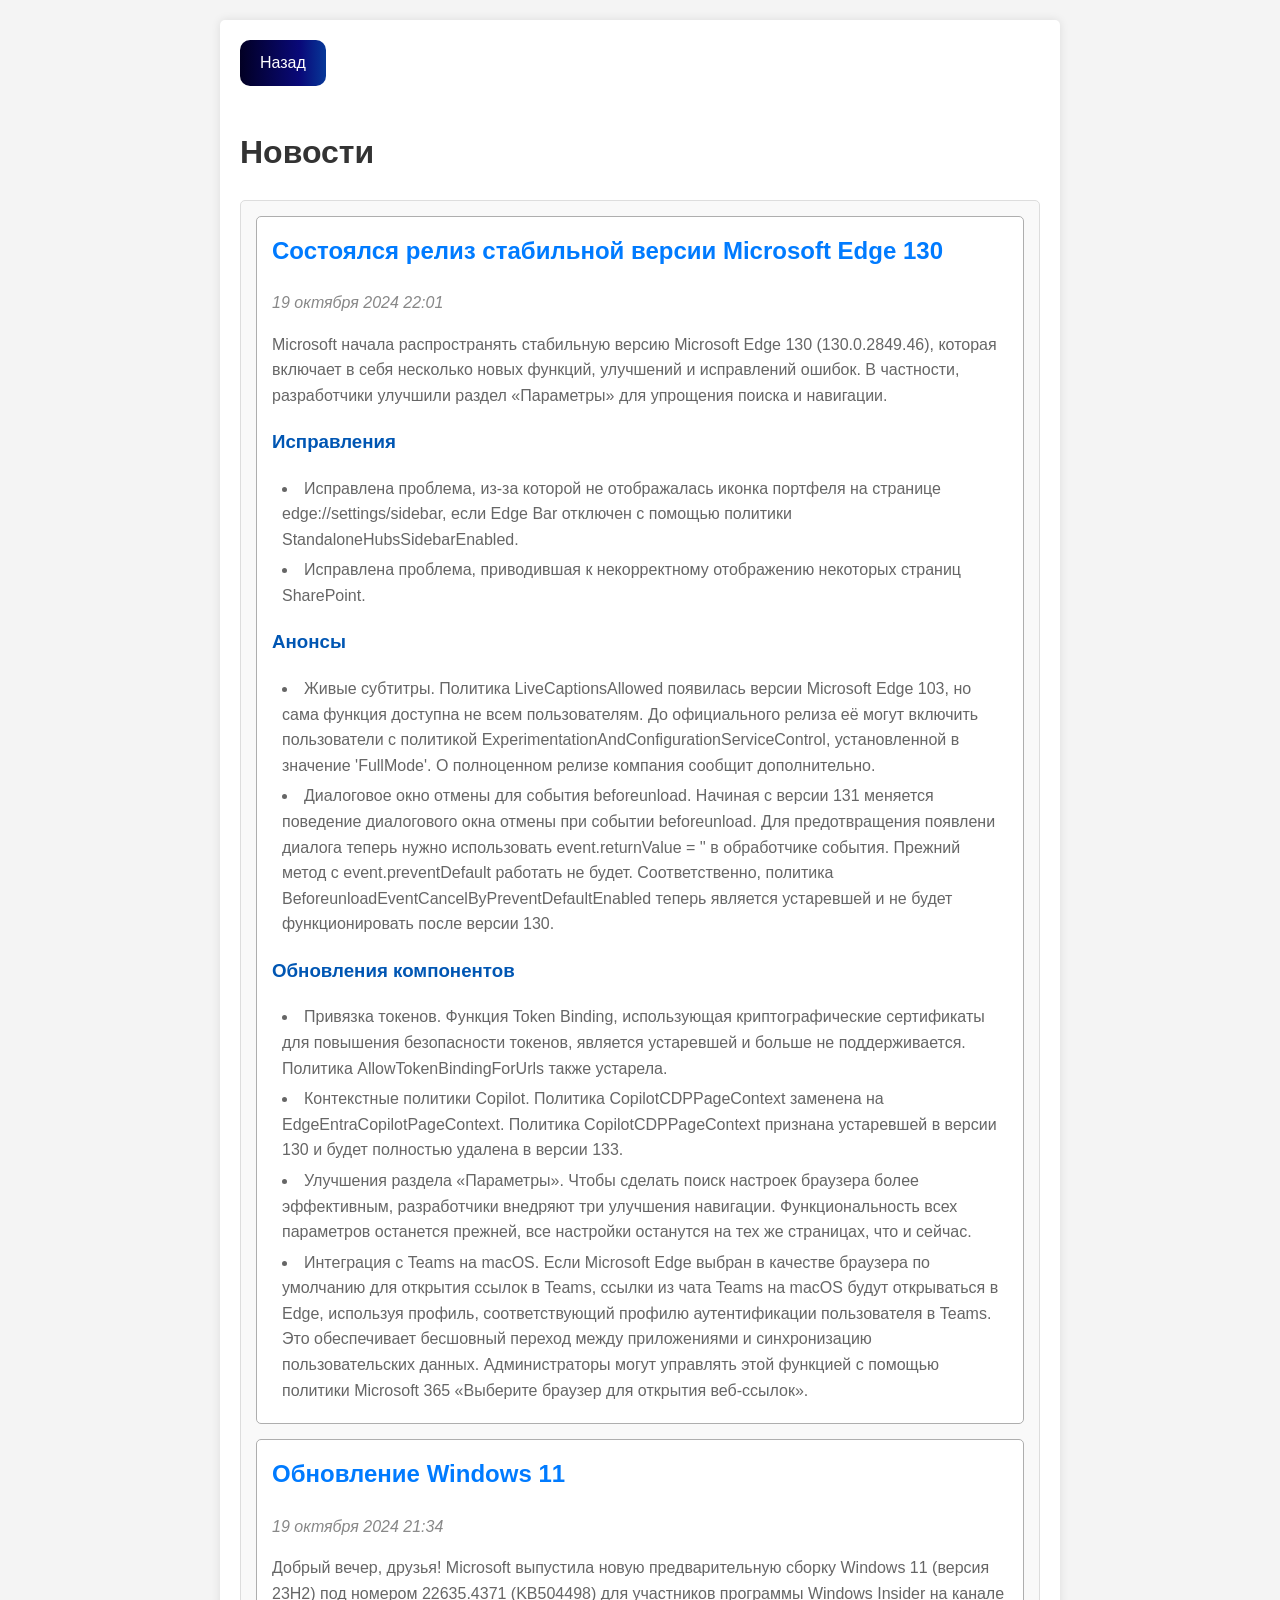
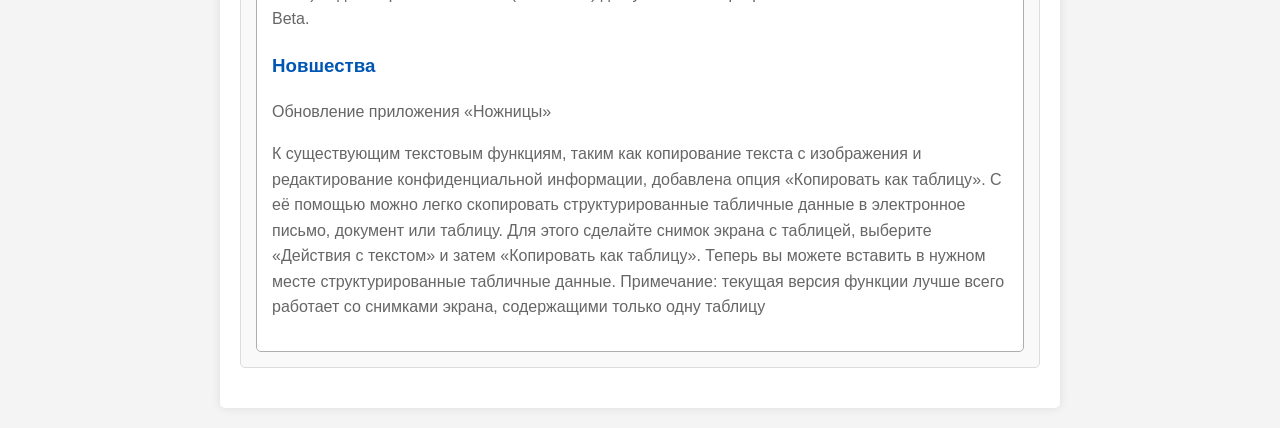
==== news.html @ 0a1fb26e "Initial commit" ====
<!DOCTYPE html>
<html lang="ru">

<head>
    <meta charset="UTF-8" />
    <meta name="viewport" content="width=device-width, initial-scale=1.0" />
    <title>Новости</title>
    <link rel="stylesheet" href="news.css">
    
<!-- Google tag (gtag.js) -->
<script async src="https://www.googletagmanager.com/gtag/js?id=G-C42V8PHFXG"></script>
<script>
  window.dataLayer = window.dataLayer || [];
  function gtag(){dataLayer.push(arguments);}
  gtag('js', new Date());

  gtag('config', 'G-C42V8PHFXG');
</script>

</head>

<body>
    <div class="news-container">
        <a href="index.html" class="back-btn">Назад</a>
        <h1>Новости</h1>
        <div class="news-item">
            <article>
                <h2>Состоялся релиз стабильной версии Microsoft Edge 130</h2>
                <p class="news-date">19 октября 2024 22:01</p>
                <p>
                    Microsoft начала распространять стабильную версию Microsoft Edge 130
                    (130.0.2849.46), которая включает в себя несколько новых функций,
                    улучшений и исправлений ошибок. В частности, разработчики улучшили
                    раздел «Параметры» для упрощения поиска и навигации.
                </p>
                <h3>Исправления</h3>
                <li>
                    Исправлена проблема, из-за которой не отображалась иконка портфеля
                    на странице edge://settings/sidebar, если Edge Bar отключен с
                    помощью политики StandaloneHubsSidebarEnabled.
                </li>
                <li>
                    Исправлена проблема, приводившая к некорректному отображению
                    некоторых страниц SharePoint.
                </li>
                <h3>Анонсы</h3>
                <li>
                    Живые субтитры. Политика LiveCaptionsAllowed появилась версии
                    Microsoft Edge 103, но сама функция доступна не всем пользователям.
                    До официального релиза её могут включить пользователи с политикой
                    ExperimentationAndConfigurationServiceControl, установленной в
                    значение 'FullMode'. О полноценном релизе компания сообщит
                    дополнительно.
                </li>
                <li>
                    Диалоговое окно отмены для события beforeunload. Начиная с версии
                    131 меняется поведение диалогового окна отмены при событии
                    beforeunload. Для предотвращения появлени диалога теперь нужно
                    использовать event.returnValue = '' в обработчике события. Прежний
                    метод с event.preventDefault работать не будет. Соответственно,
                    политика BeforeunloadEventCancelByPreventDefaultEnabled теперь
                    является устаревшей и не будет функционировать после версии 130.
                </li>
                <h3>Обновления компонентов</h3>
                <li>
                    Привязка токенов. Функция Token Binding, использующая
                    криптографические сертификаты для повышения безопасности токенов,
                    является устаревшей и больше не поддерживается. Политика
                    AllowTokenBindingForUrls также устарела.
                </li>
                <li>
                    Контекстные политики Copilot. Политика CopilotCDPPageContext
                    заменена на EdgeEntraCopilotPageContext. Политика
                    CopilotCDPPageContext признана устаревшей в версии 130 и будет
                    полностью удалена в версии 133.
                </li>
                <li>
                    Улучшения раздела «Параметры». Чтобы сделать поиск настроек браузера
                    более эффективным, разработчики внедряют три улучшения навигации.
                    Функциональность всех параметров останется прежней, все настройки
                    останутся на тех же страницах, что и сейчас.
                </li>
                <li>
                    Интеграция с Teams на macOS. Если Microsoft Edge выбран в качестве
                    браузера по умолчанию для открытия ссылок в Teams, ссылки из чата
                    Teams на macOS будут открываться в Edge, используя профиль,
                    соответствующий профилю аутентификации пользователя в Teams. Это
                    обеспечивает бесшовный переход между приложениями и синхронизацию
                    пользовательских данных. Администраторы могут управлять этой
                    функцией с помощью политики Microsoft 365 «Выберите браузер для
                    открытия веб-ссылок».
                </li>
            </article>
            <article>
                <h2>Обновление Windows 11</h2>
                <p class="news-date">19 октября 2024 21:34</p>
                <p>
                    Добрый вечер, друзья! Microsoft выпустила новую предварительную
                    сборку Windows 11 (версия 23H2) под номером 22635.4371 (KB504498)
                    для участников программы Windows Insider на канале Beta.
                </p>
                <h3>Новшества</h3>
                <p>Обновление приложения «Ножницы»</p>
                <p>
                    К существующим текстовым функциям, таким как копирование текста с
                    изображения и редактирование конфиденциальной информации, добавлена
                    опция «Копировать как таблицу». С её помощью можно легко скопировать
                    структурированные табличные данные в электронное письмо, документ
                    или таблицу. Для этого сделайте снимок экрана с таблицей, выберите
                    «Действия с текстом» и затем «Копировать как таблицу». Теперь вы
                    можете вставить в нужном месте структурированные табличные данные.
                    Примечание: текущая версия функции лучше всего работает со снимками
                    экрана, содержащими только одну таблицу
                </p>
            </article>
        </div>
    </div>
</body>

</html>
---- news.css ----
body {
    font-family: Arial, sans-serif;
    line-height: 1.6;
    margin: 0;
    padding: 20px;
    background-color: #f4f4f4;
}
.news-container {
    max-width: 800px;
    margin: 0 auto;
    background-color: #ffffff;
    padding: 20px;
    border-radius: 5px;
    box-shadow: 0 0 10px rgba(0, 0, 0, 0.1);
}
h1 {
    color: #333;
    transition: all .2s ease-in-out;
}

h1:hover {
    color: #007bff;
}

p {
    color: #666;
    transition: all .1s ease-in-out;
}

.back-btn {
    display: inline-block;
    padding: 10px 20px;
    background: linear-gradient(90deg, rgba(2,0,36,1) 0%, rgba(9,9,121,1) 35%, rgba(0,212,255,1) 100%);
    background-size: 200% 200%;
    animation: gradientAnimation 3s ease infinite;
    color: #ffffff;
    text-decoration: none;
    border-radius: 10px;
    margin-bottom: 20px;
    transition: all .2s ease-in-out;
    outline: none;
}

.back-btn:hover {
    font-size: 24px;
    font-weight: 700;
}

@keyframes gradientAnimation {
    0% {
        background-position: 0% 50%;
    }
    50% {
        background-position: 100% 50%;
    }
    100% {
        background-position: 0% 50%;
    }
}

.news-item {
    background-color: #f9f9f9;
    border: 1px solid #ddd;
    border-radius: 5px;
    padding: 15px;
    margin-bottom: 20px;
}

.news-item article {
    background-color: #ffffff;
    border: 1px solid #aeaeae;
    border-radius: 5px;
    padding: 15px;
    margin-bottom: 15px;
}

.news-item article:last-child {
    margin-bottom: 0;
}

.news-item h2 {
    color: #007bff;
    margin-top: 0;
}

.news-item h3 {
    color: #0056b3;
}

.news-date {
    font-style: italic;
    color: #888;
    margin-bottom: 10px;
}

li {
    color: #666;
    margin-bottom: 5px;
    margin-left: 10px;
}
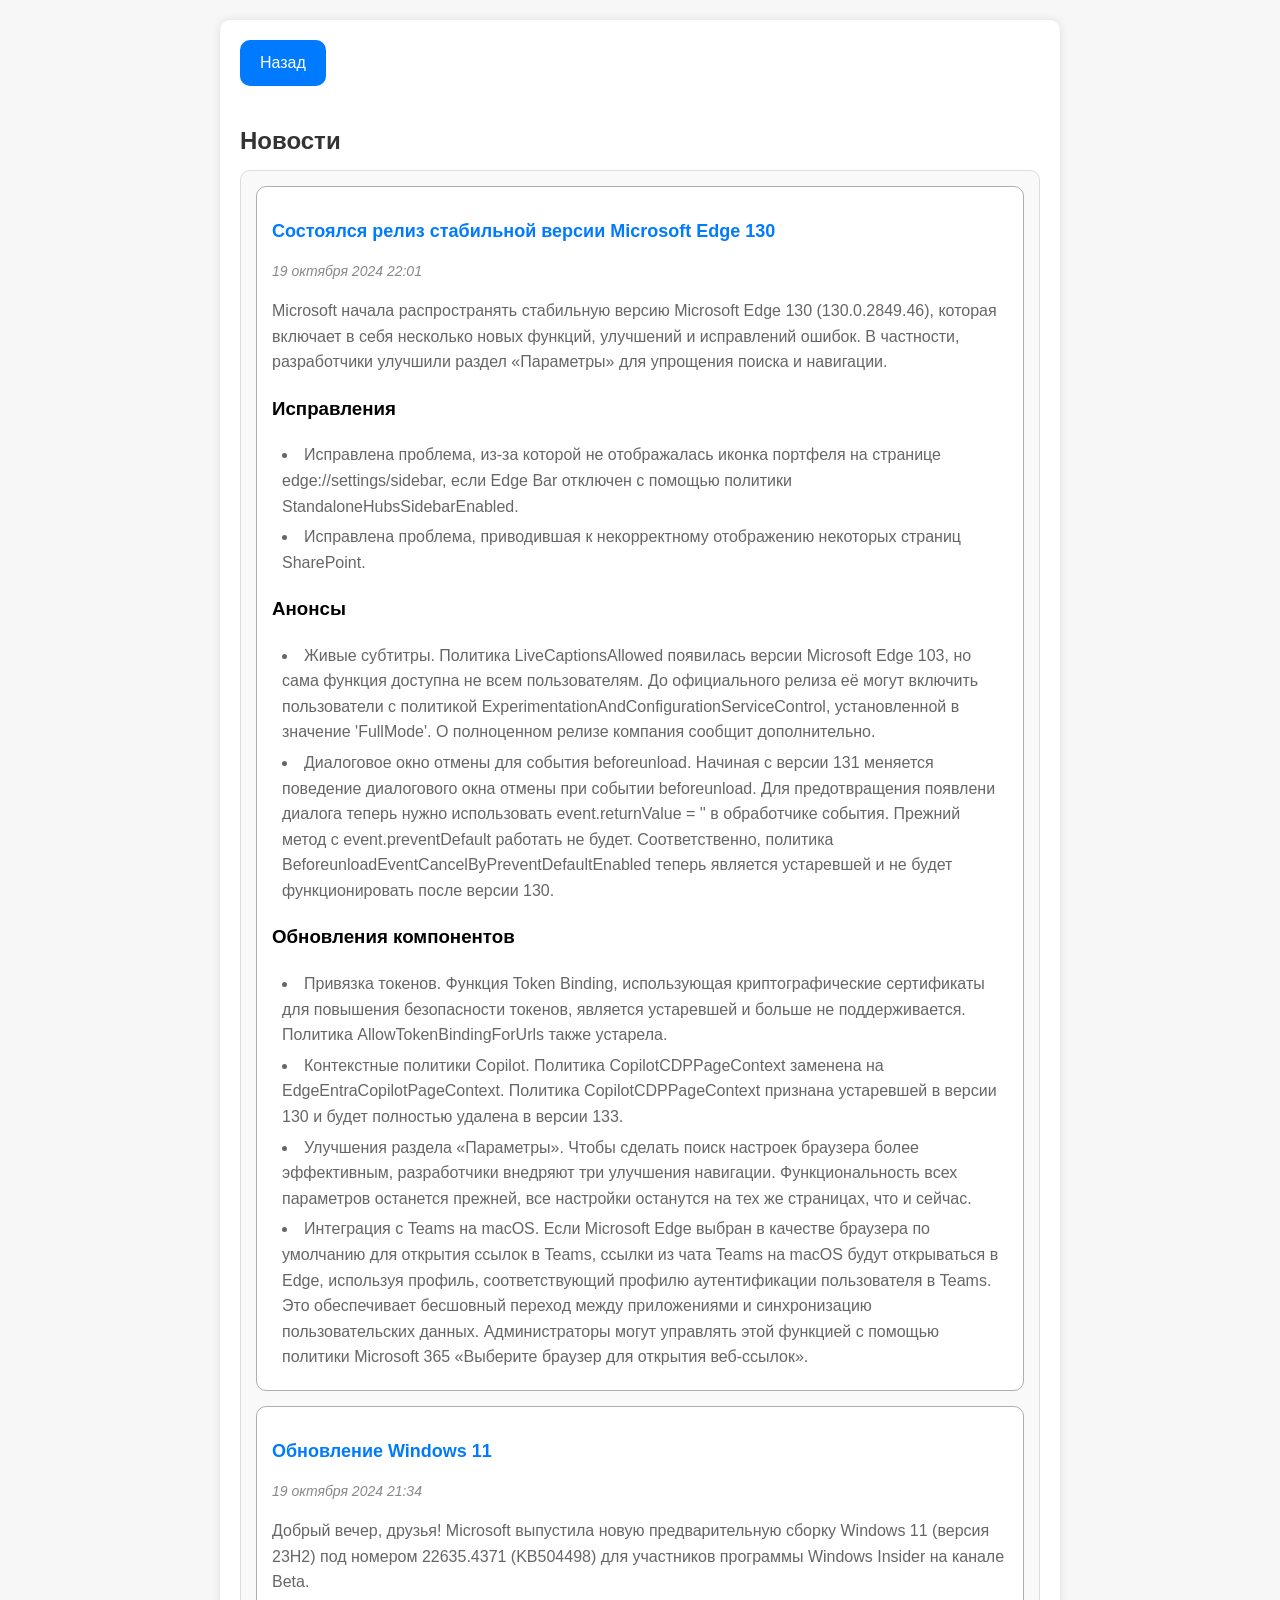
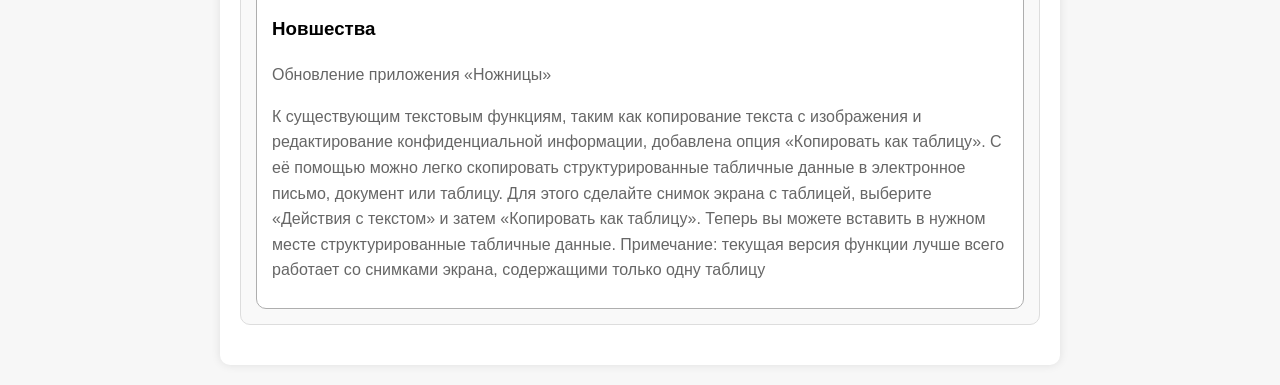
==== commit ef289709: "Update files" ====
--- a/news.html
+++ b/news.html
@@ -6,7 +6,7 @@
     <meta name="viewport" content="width=device-width, initial-scale=1.0" />
     <title>Новости</title>
     <link rel="stylesheet" href="news.css">
-    
+
 <!-- Google tag (gtag.js) -->
 <script async src="https://www.googletagmanager.com/gtag/js?id=G-C42V8PHFXG"></script>
 <script>
@@ -17,6 +17,21 @@
   gtag('config', 'G-C42V8PHFXG');
 </script>
 
+  <!-- Add some modern meta tags -->
+  <meta name="description" content="Новости">
+  <meta name="author" content="Your Name">
+  <meta name="keywords" content="новости, news">
+  <meta name="twitter:card" content="summary">
+  <meta name="twitter:site" content="@YourTwitterHandle">
+  <meta name="twitter:title" content="Новости">
+  <meta name="twitter:description" content="Новости">
+  <meta name="twitter:image" content="https://example.com/image.jpg">
+  <meta property="og:title" content="Новости">
+  <meta property="og:description" content="Новости">
+  <meta property="og:image" content="https://example.com/image.jpg">
+  <meta property="og:url" content="https://example.com/news">
+  <meta property="og:type" content="article">
+  <meta property="fb:app_id" content="YourFacebookAppID">
 </head>
 
 <body>
--- a/news.css
+++ b/news.css
@@ -1,100 +1,102 @@
 body {
-    font-family: Arial, sans-serif;
-    line-height: 1.6;
-    margin: 0;
-    padding: 20px;
-    background-color: #f4f4f4;
-}
-.news-container {
-    max-width: 800px;
-    margin: 0 auto;
-    background-color: #ffffff;
-    padding: 20px;
-    border-radius: 5px;
-    box-shadow: 0 0 10px rgba(0, 0, 0, 0.1);
-}
-h1 {
-    color: #333;
-    transition: all .2s ease-in-out;
+  font-family: -apple-system, BlinkMacSystemFont, 'Segoe UI', Roboto, Oxygen, Ubuntu, Cantarell, 'Open Sans', 'Helvetica Neue', sans-serif;
+  line-height: 1.6;
+  margin: 0;
+  padding: 20px;
+  background-color: #f7f7f7;
 }
 
-h1:hover {
-    color: #007bff;
+.news-container {
+  max-width: 800px;
+  margin: 0 auto;
+  background-color: #ffffff;
+  padding: 20px;
+  border-radius: 10px;
+  box-shadow: 0 0 10px rgba(0, 0, 0, 0.1);
+  transition: all 0.3s ease-in-out;
+}
+
+.news-container:hover {
+  box-shadow: 0 0 20px rgba(0, 0, 0, 0.3);
+}
+
+h1 {
+  color: #333;
+  font-size: 24px;
+  font-weight: 700;
+  margin-bottom: 10px;
+}
+
+h2 {
+  color: #007bff;
+  font-size: 18px;
+  font-weight: 600;
+  margin-bottom: 5px;
 }
 
 p {
-    color: #666;
-    transition: all .1s ease-in-out;
+  color: #666;
+  font-size: 16px;
+  margin-bottom: 10px;
+}
+
+.news-date {
+  font-style: italic;
+  color: #888;
+  font-size: 14px;
+  margin-bottom: 5px;
 }
 
 .back-btn {
-    display: inline-block;
-    padding: 10px 20px;
-    background: linear-gradient(90deg, rgba(2,0,36,1) 0%, rgba(9,9,121,1) 35%, rgba(0,212,255,1) 100%);
-    background-size: 200% 200%;
-    animation: gradientAnimation 3s ease infinite;
-    color: #ffffff;
-    text-decoration: none;
-    border-radius: 10px;
-    margin-bottom: 20px;
-    transition: all .2s ease-in-out;
-    outline: none;
+  display: inline-block;
+  padding: 10px 20px;
+  background-color: #007bff;
+  color: #ffffff;
+  text-decoration: none;
+  border-radius: 10px;
+  margin-bottom: 20px;
+  transition: all 0.3s ease-in-out;
 }
 
 .back-btn:hover {
-    font-size: 24px;
-    font-weight: 700;
-}
-
-@keyframes gradientAnimation {
-    0% {
-        background-position: 0% 50%;
-    }
-    50% {
-        background-position: 100% 50%;
-    }
-    100% {
-        background-position: 0% 50%;
-    }
+  background-color: #0056b3;
+  font-size: 18px;
 }
 
 .news-item {
-    background-color: #f9f9f9;
-    border: 1px solid #ddd;
-    border-radius: 5px;
-    padding: 15px;
-    margin-bottom: 20px;
+  background-color: #f9f9f9;
+  border: 1px solid #ddd;
+  border-radius: 10px;
+  padding: 15px;
+  margin-bottom: 20px;
 }
 
 .news-item article {
-    background-color: #ffffff;
-    border: 1px solid #aeaeae;
-    border-radius: 5px;
-    padding: 15px;
-    margin-bottom: 15px;
+  background-color: #ffffff;
+  border: 1px solid #aeaeae;
+  border-radius: 10px;
+  padding: 15px;
+  margin-bottom: 15px;
 }
 
 .news-item article:last-child {
-    margin-bottom: 0;
-}
-
-.news-item h2 {
-    color: #007bff;
-    margin-top: 0;
-}
-
-.news-item h3 {
-    color: #0056b3;
-}
-
-.news-date {
-    font-style: italic;
-    color: #888;
-    margin-bottom: 10px;
+  margin-bottom: 0;
 }
 
 li {
-    color: #666;
-    margin-bottom: 5px;
-    margin-left: 10px;
-}+  color: #666;
+  font-size: 16px;
+  margin-bottom: 5px;
+  margin-left: 10px;
+}
+
+/* Add some responsive design */
+@media (max-width: 768px) {
+  .news-container {
+    padding: 15px;
+  }
+  .news-item {
+    padding: 10px;
+  }
+}
+
